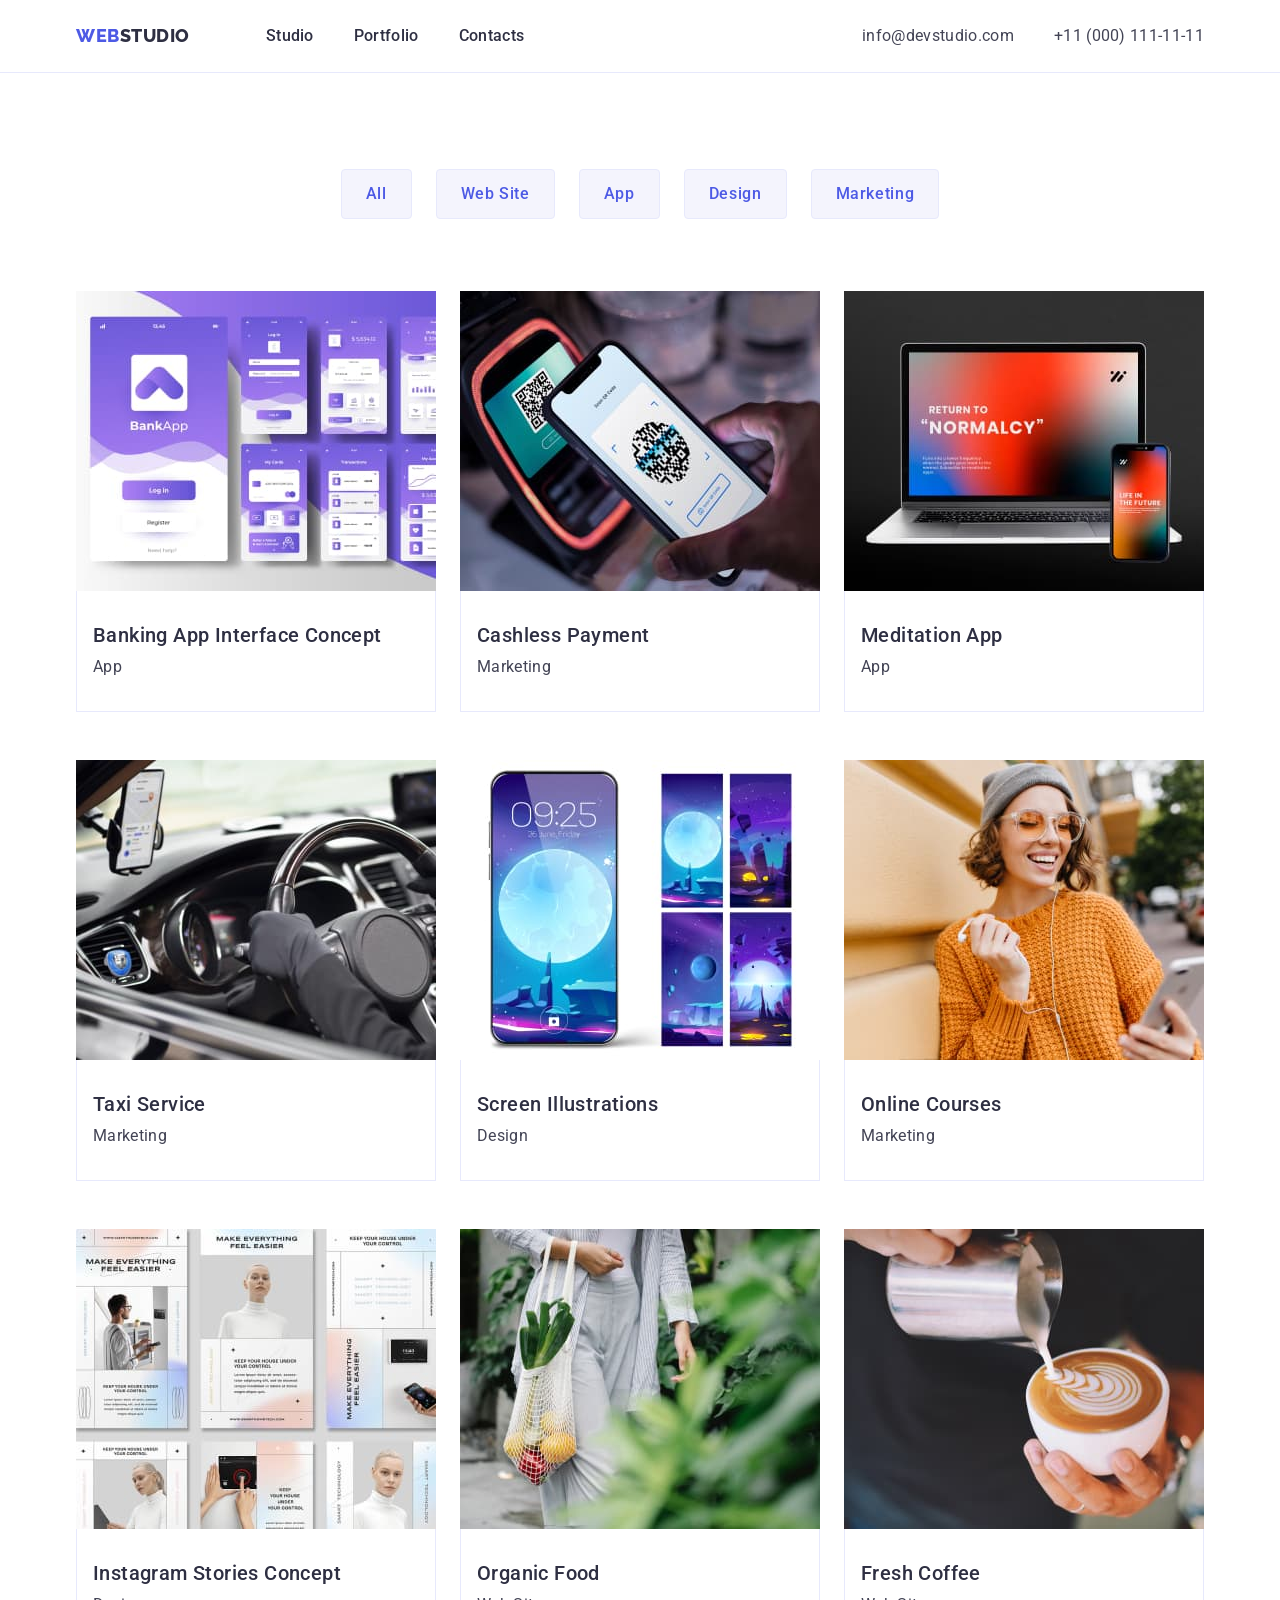
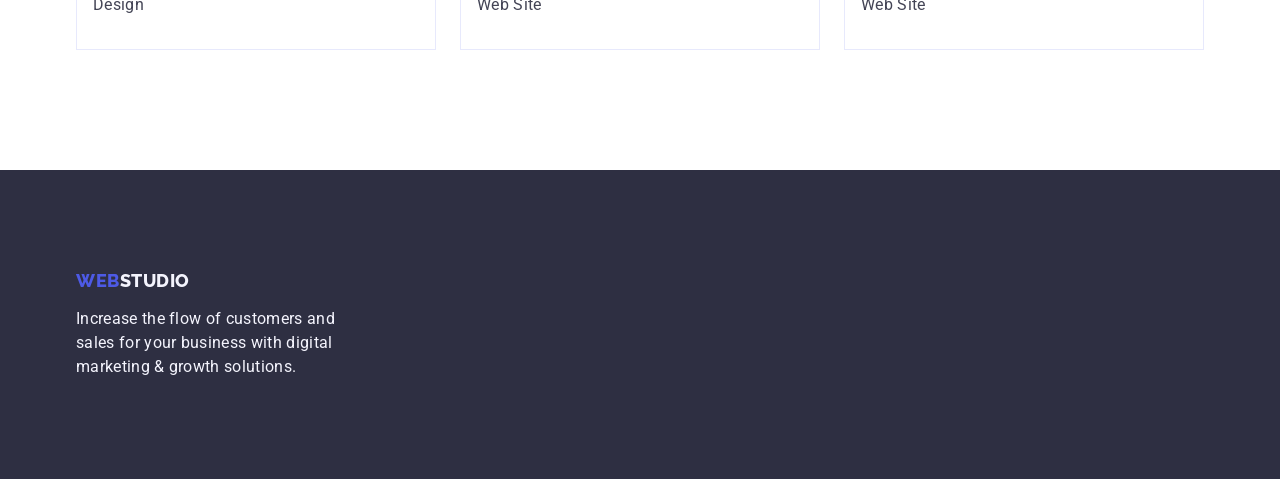
==== portfolio.html @ 59ebef8e "Initial commit" ====
<!DOCTYPE html>
<html lang="en">
  <head>
    <meta charset="UTF-8" />
    <meta name="viewport" content="width=device-width, initial-scale=1.0" />

    <link rel="preconnect" href="https://fonts.googleapis.com" />
    <link rel="preconnect" href="https://fonts.gstatic.com" crossorigin />
    <link
      href="https://fonts.googleapis.com/css2?family=Raleway:wght@800&family=Roboto:wght@400;500;700;900&display=swap"
      rel="stylesheet"
    />
    <link
      rel="stylesheet"
      href="https://cdnjs.cloudflare.com/ajax/libs/modern-normalize/2.0.0/modern-normalize.min.css"
      integrity="sha512-4xo8blKMVCiXpTaLzQSLSw3KFOVPWhm/TRtuPVc4WG6kUgjH6J03IBuG7JZPkcWMxJ5huwaBpOpnwYElP/m6wg=="
      crossorigin="anonymous"
      referrerpolicy="no-referrer"
    />
    <link rel="stylesheet" href="./css/styles.css" type="text/css" />
    <title>WebStudio Portfolio</title>
  </head>
  <body>
    <header class="header">
      <div class="header-div container">
        <nav class="nav">
          <a class="logo-link link" href="./index.html"
            >Web<span class="logo-header">Studio</span></a
          >
          <ul class="list-header link">
            <li>
              <a href="./index.html" class="first-link link">Studio</a>
            </li>
            <li>
              <a href="./portfolio.html" class="first-link link">Portfolio</a>
            </li>
            <li>
              <a href="" class="first-link link">Contacts</a>
            </li>
          </ul>
        </nav>
        <address class="address">
          <ul class="address-list list">
            <li>
              <a href="mailto:info@devstudio.com" class="contact-link link"
                >info@devstudio.com</a
              >
            </li>
            <li>
              <a href="tel:+110001111111" class="contact-link link"
                >+11 (000) 111-11-11</a
              >
            </li>
          </ul>
        </address>
      </div>
    </header>
    <!-- main -->
    <main>
      <section class="section-five">
        <div class="container">
          <h1 class="visually-hidden">Our Products</h1>

          <ul class="list-one-portfolio list">
            <li>
              <button type="button" class="filter-button">All</button>
            </li>
            <li>
              <button type="button" class="filter-button">Web Site</button>
            </li>
            <li>
              <button type="button" class="filter-button">App</button>
            </li>
            <li>
              <button type="button" class="filter-button">Design</button>
            </li>
            <li>
              <button type="button" class="filter-button">Marketing</button>
            </li>
          </ul>

          <ul class="list-two-portfolio list">
            <li class="portfolio-li">
              <a class="link" href="">
                <img
                  src="./images/banking-app-8.jpg"
                  width="360"
                  height="300"
                  alt="an image showing an example of the banking app"
                />
                <div class="portfolio-div">
                  <h2 class="product-header">Banking App Interface Concept</h2>
                  <p class="product-paragraph">App</p>
                </div></a
              >
            </li>
            <li class="portfolio-li">
              <a class="link" href="">
                <img
                  src="./images/cashless-9.jpg"
                  width="360"
                  height="300"
                  alt="an image showing an example of the cashless payment app"
                />
                <div class="portfolio-div">
                  <h2 class="product-header">Cashless Payment</h2>
                  <p class="product-paragraph">Marketing</p>
                </div></a
              >
            </li>
            <li class="portfolio-li">
              <a class="link" href="">
                <img
                  src="./images/meditation-app-10.jpg"
                  width="360"
                  height="300"
                  alt="an image showing an example of the meditation app on a computer and on a smartphone"
                />
                <div class="portfolio-div">
                  <h2 class="product-header">Meditation App</h2>
                  <p class="product-paragraph">App</p>
                </div></a
              >
            </li>
            <li class="portfolio-li">
              <a class="link" href="">
                <img
                  src="./images/taxi-11.jpg"
                  width="360"
                  height="300"
                  alt="an image showing the driver's place in a taxi car with an on app on a smartphone"
                />
                <div class="portfolio-div">
                  <h2 class="product-header">Taxi Service</h2>
                  <p class="product-paragraph">Marketing</p>
                </div></a
              >
            </li>
            <li class="portfolio-li">
              <a class="link" href="">
                <img
                  src="./images/screen-12.jpg"
                  width="360"
                  height="300"
                  alt="an image showing an example of the illustrations on a smartphone"
                />
                <div class="portfolio-div">
                  <h2 class="product-header">Screen Illustrations</h2>
                  <p class="product-paragraph">Design</p>
                </div></a
              >
            </li>
            <li class="portfolio-li">
              <a class="link" href="">
                <img
                  src="./images/online-course-13.jpg"
                  width="360"
                  height="300"
                  alt="an image showing happy young woman during online course on a smartphone"
                />
                <div class="portfolio-div">
                  <h2 class="product-header">Online Courses</h2>
                  <p class="product-paragraph">Marketing</p>
                </div></a
              >
            </li>
            <li class="portfolio-li">
              <a class="link" href="">
                <img
                  src="./images/instagram-14.jpg"
                  width="360"
                  height="300"
                  alt="an image showing several sites of an Instagram Stories"
                />
                <div class="portfolio-div">
                  <h2 class="product-header">Instagram Stories Concept</h2>
                  <p class="product-paragraph">Design</p>
                </div></a
              >
            </li>
            <li class="portfolio-li">
              <a class="link" href="">
                <img
                  src="./images/organic-food-15.jpg"
                  width="360"
                  height="300"
                  alt="an image showing a woman with a bag full of fresh organic vegetables in a green scenery"
                />
                <div class="portfolio-div">
                  <h2 class="product-header">Organic Food</h2>
                  <p class="product-paragraph">Web Site</p>
                </div></a
              >
            </li>
            <li class="portfolio-li">
              <a class="link" href="">
                <img
                  src="./images/fresh-coffee-16.jpg"
                  width="360"
                  height="300"
                  alt="an image showing hand of a barista making a latte"
                />
                <div class="portfolio-div">
                  <h2 class="product-header">Fresh Coffee</h2>
                  <p class="product-paragraph">Web Site</p>
                </div></a
              >
            </li>
          </ul>
        </div>
      </section>
    </main>
    <footer class="footer">
      <div class="container">
        <a class="logo-link link" href="index.html"
          >Web<span class="logo-footer">Studio</span></a
        >

        <p class="footer-paragraph">
          Increase the flow of customers and sales for your business with
          digital marketing & growth solutions.
        </p>
      </div>
    </footer>
  </body>
</html>
---- css/styles.css ----
:root {
  --color-logo: #4d5ae5;
  --color-section1: #2e2f42;
  --color-footer: #f4f4fd;
  --color-paragraph: #434455;
  --color-portfolio: #e7e9fc;
}
body {
  font-family: "Roboto", sans-serif;
  color: #434455;
  background-color: #ffffff;
}
h1,
h2,
h3,
h4,
h5,
h6,
p {
  margin: 0;
}
img {
  display: block;
  max-width: 100%;
  height: auto;
}
button {
  cursor: pointer;
  border: none;
  border-radius: 4px;
}

ul,
ol {
  list-style: none;
  margin: 0;
  padding-left: 0;
}
* {
  margin: 0;
  padding: 0;
}

.container {
  margin: 0 auto;
  padding: 0 15px;
  max-width: 1158px;
}

.link {
  text-decoration: none;
}

.list {
  list-style: none;
  margin: 0;
  padding-left: 0;
}

.list-header {
  display: flex;
  gap: 40px;
}

.list-one-portfolio {
  justify-content: center;
  display: flex;
  gap: 24px;
  margin-bottom: 72px;
}

.list-two-portfolio {
  display: flex;
  flex-wrap: wrap;
  column-gap: 24px;
  row-gap: 48px;
}

.section-two-list {
  gap: 24px;
  display: flex;
}
.section-two-li {
  width: calc((100% - 72px) / 4);
}

.section-three {
  padding-bottom: 120px;
}

.section-three-list {
  gap: 24px;
  display: flex;
}

.section-three-li {
  width: calc((100% - 48px) / 3);
}

.logo-link {
  font-family: "Raleway", sans-serif;
  font-weight: 800;
  font-size: 18px;
  line-height: 1.17;
  letter-spacing: 0.03em;
  text-transform: uppercase;
  color: var(--color-logo);
  margin-right: 76px;
  display: inline-block;
}

.logo-header {
  color: #2e2f42;
}

.first-link:hover {
  color: #404bbf;
}
.first-link:focus {
  color: #404bbf;
}

.first-link {
  font-weight: 500;
  font-size: 16px;
  line-height: 1.5;
  letter-spacing: 0.02em;
  color: #2e2f42;
}

.portfolio-li {
  width: calc((100% - 48px) / 3);
}

.section-four-li {
  background-color: #ffffff;
}

.address {
  font-style: normal;
  margin-left: auto;
  display: flex;
  gap: 40px;
  padding: 24px 0;
}
.address-list {
  display: flex;
  gap: 40px;
}

.heading-three {
  font-size: 36px;
  line-height: 1.11;
  text-align: center;
  letter-spacing: 0.02em;
  text-transform: capitalize;
  color: #2e2f42;
  margin-bottom: 72px;
}

.span {
  color: #2e2f42;
}

.logo-footer {
  color: #f4f4fd;
  display: inline-block;
  margin-bottom: 16px;
}

.footer-paragraph {
  line-height: 1.5;
  color: var(--color-footer);
  letter-spacing: 0.02em;
  max-width: 264px;
}

.contact-link {
  font-size: 16px;
  line-height: 1.5;
  letter-spacing: 0.02em;
  color: #434455;
  text-decoration: none;
}

.contact-link:hover {
  color: #404bbf;
}

.contact-link:focus {
  color: #404bbf;
}

.filter-button :hover .filter-button :focus {
  background-color: var(--color-example);
}

.section-one {
  background-color: var(--color-section1);
  padding: 188px 0;
}

.section-two {
  padding: 120px 0;
}

.section-four {
  background-color: #f4f4fd;
  padding: 120px 0;
}

.section-four-list {
  display: flex;
  gap: 24px;
}

.section-four-li {
  width: calc((100%-72px) / 4);
  border-radius: 0px 0px 4px 4px;
}

.section-five {
  padding-top: 96px;
  padding-bottom: 120px;
}

.heading-one {
  font-size: 56px;
  line-height: 1.07;
  text-align: center;
  letter-spacing: 0.02em;
  color: #ffffff;
  max-width: 496px;
  margin: 0 auto;
}

.heading-two {
  font-weight: 500;
  font-size: 20px;
  line-height: 1.2;
  letter-spacing: 0.02em;
  color: #2e2f42;
  margin-bottom: 8px;
}

.heading-four {
  font-size: 36px;
  line-height: 1.11;
  text-align: center;
  letter-spacing: 0.02em;
  text-transform: capitalize;
  color: #2e2f42;
  margin-bottom: 72px;
}

.heading-five {
  font-weight: 500;
  font-size: 20px;
  line-height: 1.2;
  letter-spacing: 0.02em;
  color: #2e2f42;
  text-align: center;
  margin-bottom: 8px;
}

.product-header {
  font-weight: 500;
  font-size: 20px;
  line-height: 1.2;
  letter-spacing: 0.02em;
  color: var(--color-section1);
  margin-bottom: 8px;
}

.paragraph-one {
  font-size: 16px;
  line-height: 1.5;
  letter-spacing: 0.02em;
}

.paragraph-two {
  font-size: 16px;
  line-height: 1.5;
  letter-spacing: 0.02em;
  text-align: center;
}

.product-paragraph {
  font-size: 16px;
  line-height: 1.5;
  letter-spacing: 0.02em;
  color: var(--color-paragraph);
}

.product-header {
  font-weight: 500;
  font-size: 20px;
  line-height: 1.2;
  letter-spacing: 0.02em;
  color: #2e2f42;
}

.button {
  background-color: #4d5ae5;
  font-family: "Roboto", sans-serif;
  font-weight: 500;
  font-size: 16px;
  line-height: 1.5;
  letter-spacing: 0.04em;
  color: #ffffff;
  cursor: pointer;
  display: block;
  min-width: 169px;
  height: 56px;
  border: none;
  border-radius: 4px;
  margin: 0 auto;
  margin-top: 60px;
}

.button:focus {
  background-color: #404bbf;
}

.button:hover {
  background-color: #404bbf;
}

.filter-button {
  font-family: "Roboto", sans-serif;
  font-weight: 500;
  font-size: 16px;
  line-height: 1.5;
  letter-spacing: 0.04em;
  color: var(--color-logo);
  background-color: var(--color-footer);
  cursor: pointer;
  text-align: center;
  padding: 12px 24px;
  border: 1px solid var(--color-portfolio);
  border-radius: 4px;
}

.filter-button:hover {
  color: #ffffff;
  background-color: #404bbf;
  border: 1px solid transparent;
}

.filter-button:focus {
  background-color: #404bbf;
  border: 1px solid transparent;
}

.footer {
  background-color: #2e2f42;
  color: var(--CLOUD, #f4f4fd);
}
footer {
  padding: 100px 0;
}

.visually-hidden {
  position: absolute;
  width: 1px;
  height: 1px;
  margin: -1px;
  border: 0;
  padding: 0;
  white-space: nowrap;
  clip-path: inset(100%);
  clip: rect(0 0 0 0);
  overflow: hidden;
}

header {
  border-bottom: 1px solid #e7e9fc;
}

.header-div {
  display: flex;
  width: 1158px;
  margin: 0 auto;
  padding: 0 15px;
}

.nav {
  display: flex;
  align-items: center;
}

.portfolio-div {
  padding: 32px 16px;
  border: 1px solid var(--color-portfolio);
  border-top: none;
}

.div-four {
  padding: 32px 0px;
  background-color: #ffffff;
  border-radius: 0px 0px 4px 4px;
  gap: 32px;
}
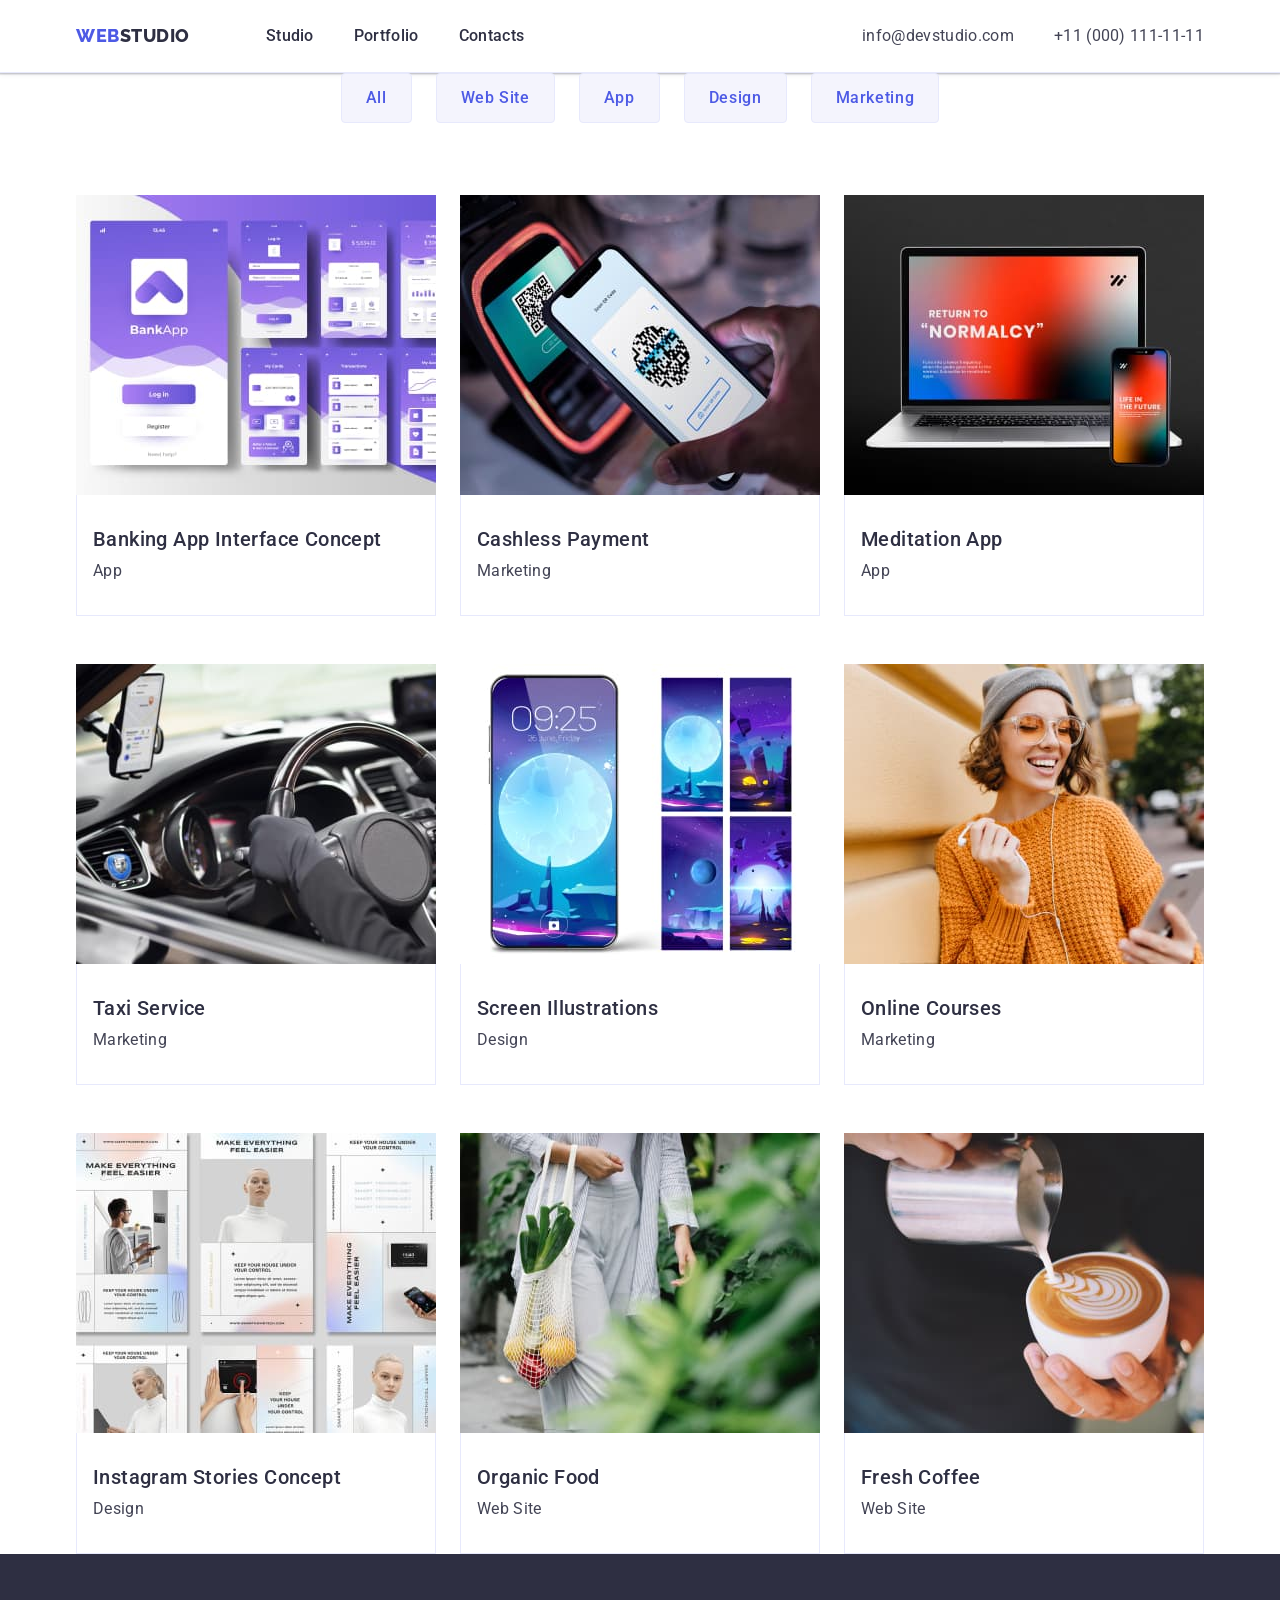
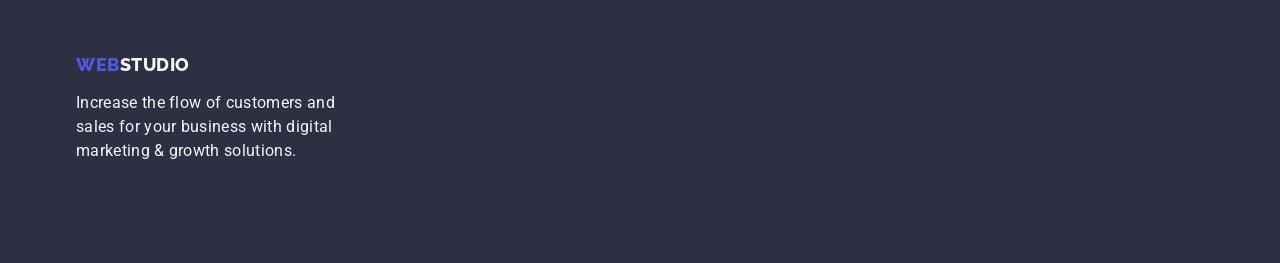
==== commit f6197bda: "section five change to six" ====
--- a/portfolio.html
+++ b/portfolio.html
@@ -55,9 +55,9 @@
         </address>
       </div>
     </header>
-    <!-- main -->
+
     <main>
-      <section class="section-five">
+      <section class="section-six">
         <div class="container">
           <h1 class="visually-hidden">Our Products</h1>
 
--- a/css/styles.css
+++ b/css/styles.css
@@ -45,6 +45,15 @@
   margin: 0 auto;
   padding: 0 15px;
   max-width: 1158px;
+}
+.section-two-icons-container {
+  display: flex;
+  align-items: center;
+  justify-content: center;
+  height: 112px;
+  background-color: #f4f4fd;
+  border-radius: 4px;
+  margin-bottom: 8px;
 }
 
 .link {
@@ -130,10 +139,49 @@
 
 .portfolio-li {
   width: calc((100% - 48px) / 3);
+  display: block;
+}
+
+.portfolio-li:hover {
+  box-shadow: 0px 1px 6px rgba(46, 47, 66, 0.08),
+    0px 1px 1px rgba(46, 47, 66, 0.16), 0px 2px 1px rgba(46, 47, 66, 0.08);
+}
+
+.portfolio-li:focus {
+  box-shadow: 0px 1px 6px rgba(46, 47, 66, 0.08),
+    0px 1px 1px rgba(46, 47, 66, 0.16), 0px 2px 1px rgba(46, 47, 66, 0.08);
 }
 
 .section-four-li {
   background-color: #ffffff;
+}
+.section-four-icons-list {
+  display: flex;
+  justify-content: center;
+  gap: 24px;
+}
+.section-four-icons-li {
+  width: 40px;
+  height: 40px;
+  background-color: ;
+}
+.link-icon {
+  width: 100%;
+  height: 100%;
+  background-color: #4d5ae5;
+  border-radius: 50%;
+  display: flex;
+  align-items: center;
+  justify-content: center;
+}
+.link-icon:hover {
+  background-color: #404bbf;
+}
+.link-icon:focus {
+  background-color: #404bbf;
+}
+.icon-li {
+  fill: #f4f4fd;
 }
 
 .address {
@@ -198,6 +246,16 @@
 .section-one {
   background-color: var(--color-section1);
   padding: 188px 0;
+  background-image: linear-gradient(
+      rgba(46, 47, 66, 0.7),
+      rgba(46, 47, 66, 0.7)
+    ),
+    url(../images/people-office.jpg);
+  max-width: 1440px;
+  background-repeat: no-repeat;
+  background-position: center;
+  background-size: cover;
+  margin: 0 auto;
 }
 
 .section-two {
@@ -217,6 +275,8 @@
 .section-four-li {
   width: calc((100%-72px) / 4);
   border-radius: 0px 0px 4px 4px;
+  box-shadow: 0px 1px 6px rgba(46, 47, 66, 0.08),
+    0px 1px 1px rgba(46, 47, 66, 0.16), 0px 2px 1px rgba(46, 47, 66, 0.08);
 }
 
 .section-five {
@@ -345,11 +405,15 @@
   color: #ffffff;
   background-color: #404bbf;
   border: 1px solid transparent;
+  box-shadow: 0px 3px 1px rgba(0, 0, 0, 0.1), 0px 2px 1px rgba(0, 0, 0, 0.08),
+    0px 2px 2px rgba(0, 0, 0, 0.12);
 }
 
 .filter-button:focus {
   background-color: #404bbf;
   border: 1px solid transparent;
+  box-shadow: 0px 3px 1px rgba(0, 0, 0, 0.1), 0px 2px 1px rgba(0, 0, 0, 0.08),
+    0px 2px 2px rgba(0, 0, 0, 0.12);
 }
 
 .footer {
@@ -374,7 +438,10 @@
 }
 
 header {
-  border-bottom: 1px solid #e7e9fc;
+  border-bottom: 1px solid var(--CORNFLOWER, #e7e9fc);
+  background: var(--WHITE, #fff);
+  box-shadow: 0px 1px 6px rgba(46, 47, 66, 0.08),
+    0px 1px 1px rgba(46, 47, 66, 0.16), 0px 2px 1px rgba(46, 47, 66, 0.08);
 }
 
 .header-div {
@@ -401,3 +468,48 @@
   border-radius: 0px 0px 4px 4px;
   gap: 32px;
 }
+.section-two-icons {
+  width: 64px;
+  height: 64px;
+  flex-shrink: 0;
+}
+.div-footer-one {
+  display: flex;
+  align-items: baseline;
+  gap: 120px;
+}
+.footer-paragraph-one {
+  font-weight: 500;
+  font-size: 16px;
+  line-height: 1.5;
+  letter-spacing: 0.02em;
+  color: var(--color-footer-div);
+  margin-bottom: 16px;
+}
+
+.footer-icons-list {
+  display: flex;
+  gap: 16px;
+}
+.footer-icons-li {
+  height: 40px;
+  width: 40px;
+}
+.footer-link-icon {
+  width: 100%;
+  height: 100%;
+  background-color: var(--color-logo);
+  border-radius: 50%;
+  display: flex;
+  align-items: center;
+  justify-content: center;
+}
+.footer-link-icon:hover {
+  background-color: #31d0aa;
+}
+.footer-link-icon:focus {
+  background-color: #31d0aa;
+}
+.footer-icon-li {
+  fill: var(--color-footer);
+}
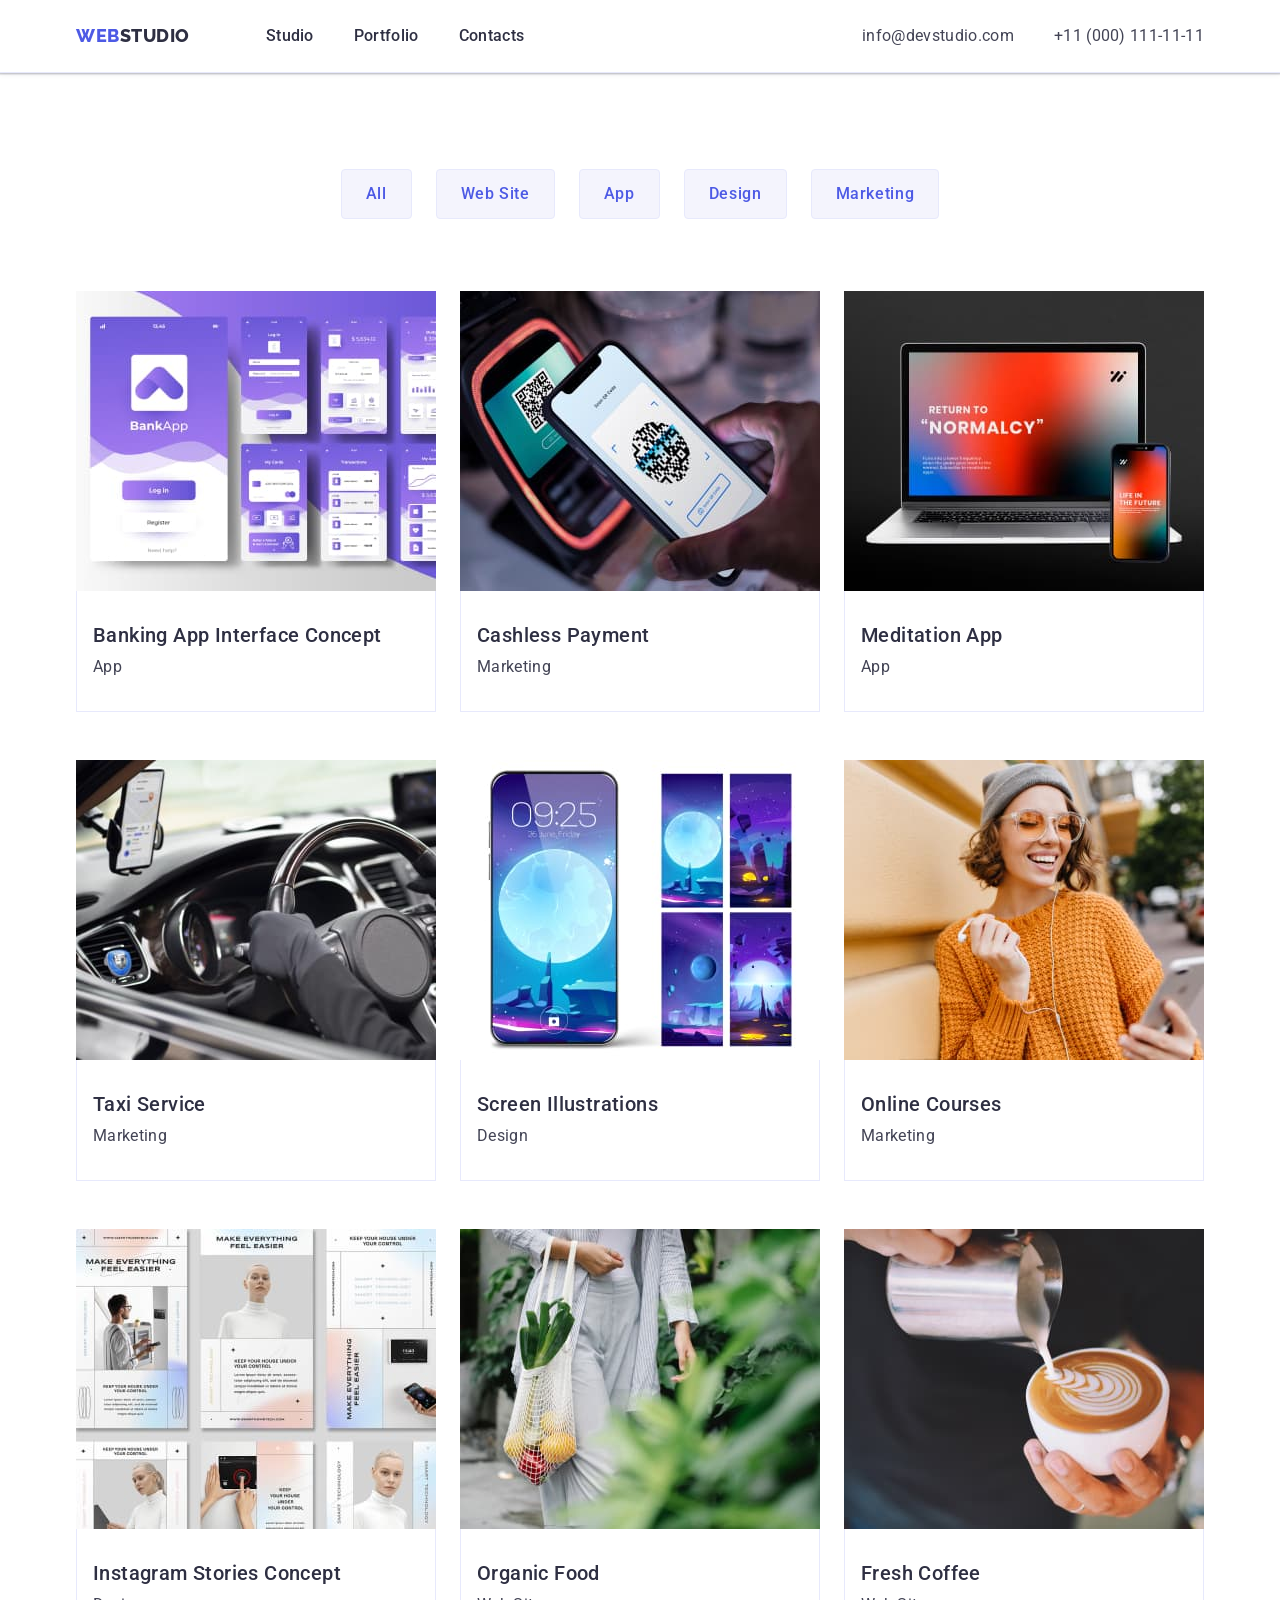
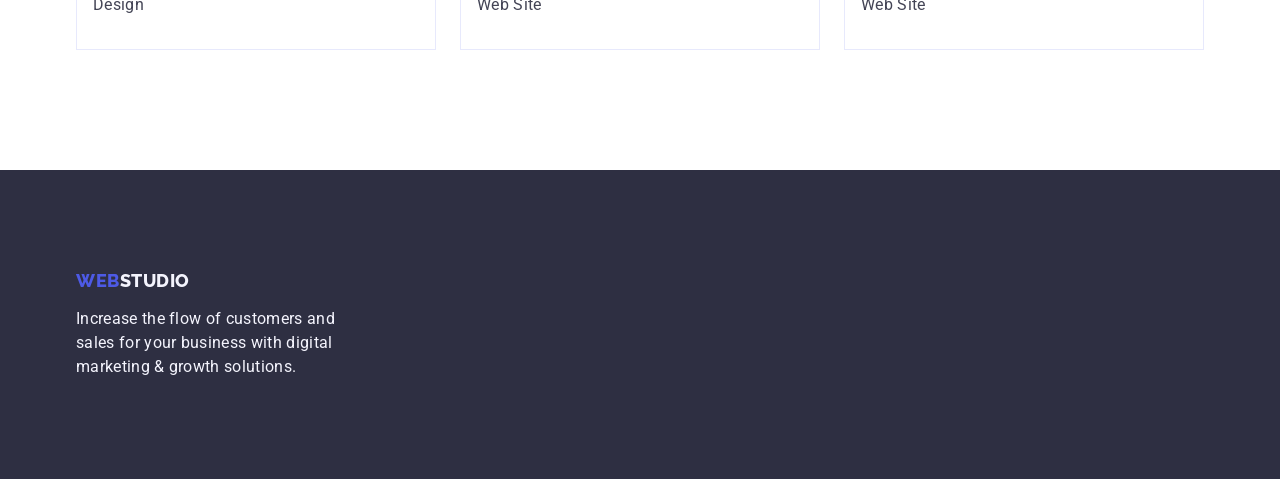
==== commit 39433d40: "edit portfolio link" ====
--- a/portfolio.html
+++ b/portfolio.html
@@ -81,7 +81,7 @@
 
           <ul class="list-two-portfolio list">
             <li class="portfolio-li">
-              <a class="link" href="">
+              <a class="link portfolio-link" href="">
                 <img
                   src="./images/banking-app-8.jpg"
                   width="360"
@@ -95,7 +95,7 @@
               >
             </li>
             <li class="portfolio-li">
-              <a class="link" href="">
+              <a class="link portfolio-link" href="">
                 <img
                   src="./images/cashless-9.jpg"
                   width="360"
@@ -109,7 +109,7 @@
               >
             </li>
             <li class="portfolio-li">
-              <a class="link" href="">
+              <a class="link portfolio-link" href="">
                 <img
                   src="./images/meditation-app-10.jpg"
                   width="360"
@@ -123,7 +123,7 @@
               >
             </li>
             <li class="portfolio-li">
-              <a class="link" href="">
+              <a class="link portfolio-link" href="">
                 <img
                   src="./images/taxi-11.jpg"
                   width="360"
@@ -137,7 +137,7 @@
               >
             </li>
             <li class="portfolio-li">
-              <a class="link" href="">
+              <a class="link portfolio-link" href="">
                 <img
                   src="./images/screen-12.jpg"
                   width="360"
@@ -151,7 +151,7 @@
               >
             </li>
             <li class="portfolio-li">
-              <a class="link" href="">
+              <a class="link portfolio-link" href="">
                 <img
                   src="./images/online-course-13.jpg"
                   width="360"
@@ -165,7 +165,7 @@
               >
             </li>
             <li class="portfolio-li">
-              <a class="link" href="">
+              <a class="link portfolio-link" href="">
                 <img
                   src="./images/instagram-14.jpg"
                   width="360"
@@ -179,7 +179,7 @@
               >
             </li>
             <li class="portfolio-li">
-              <a class="link" href="">
+              <a class="link portfolio-link" href="">
                 <img
                   src="./images/organic-food-15.jpg"
                   width="360"
@@ -193,7 +193,7 @@
               >
             </li>
             <li class="portfolio-li">
-              <a class="link" href="">
+              <a class="link portfolio-link" href="">
                 <img
                   src="./images/fresh-coffee-16.jpg"
                   width="360"
--- a/css/styles.css
+++ b/css/styles.css
@@ -4,6 +4,7 @@
   --color-footer: #f4f4fd;
   --color-paragraph: #434455;
   --color-portfolio: #e7e9fc;
+  --color-footer-div: #ffffff;
 }
 body {
   font-family: "Roboto", sans-serif;
@@ -151,7 +152,17 @@
   box-shadow: 0px 1px 6px rgba(46, 47, 66, 0.08),
     0px 1px 1px rgba(46, 47, 66, 0.16), 0px 2px 1px rgba(46, 47, 66, 0.08);
 }
-
+.portfolio-link {
+  display: block;
+}
+.portfolio-link:focus {
+  box-shadow: 0px 1px 6px rgba(46, 47, 66, 0.08),
+    0px 1px 1px rgba(46, 47, 66, 0.16), 0px 2px 1px rgba(46, 47, 66, 0.08);
+}
+.portfolio-link:hover {
+  box-shadow: 0px 1px 6px rgba(46, 47, 66, 0.08),
+    0px 1px 1px rgba(46, 47, 66, 0.16), 0px 2px 1px rgba(46, 47, 66, 0.08);
+}
 .section-four-li {
   background-color: #ffffff;
 }
@@ -280,6 +291,48 @@
 }
 
 .section-five {
+  padding-top: 120px;
+  padding-bottom: 120px;
+}
+.heading-five {
+  font-size: 36px;
+  line-height: 1.11;
+  color: var(--color-section1);
+  margin-bottom: 72px;
+  text-align: center;
+}
+.section-five-ul {
+  display: flex;
+  gap: 24px;
+}
+.section-five-li {
+  width: calc((100% - 120px) / 6);
+  height: 88px;
+}
+
+.section-five-link {
+  width: 100%;
+  height: 100%;
+  border: 1px solid #8e8f99;
+  border-radius: 4px;
+  display: flex;
+  align-items: center;
+  justify-content: center;
+  color: v#8e8f99;
+}
+.section-five-link:hover {
+  border-color: #404bbf;
+  color: #404bbf;
+}
+.section-five-link:focus {
+  border-color: #404bbf;
+  color: #404bbf;
+}
+
+.section-five-logo {
+  fill: currentColor;
+}
+.section-six {
   padding-top: 96px;
   padding-bottom: 120px;
 }
@@ -314,6 +367,15 @@
 }
 
 .heading-five {
+  font-weight: 500;
+  font-size: 20px;
+  line-height: 1.2;
+  letter-spacing: 0.02em;
+  color: #2e2f42;
+  text-align: center;
+  margin-bottom: 8px;
+}
+.heading-six {
   font-weight: 500;
   font-size: 20px;
   line-height: 1.2;
@@ -473,6 +535,7 @@
   height: 64px;
   flex-shrink: 0;
 }
+
 .div-footer-one {
   display: flex;
   align-items: baseline;
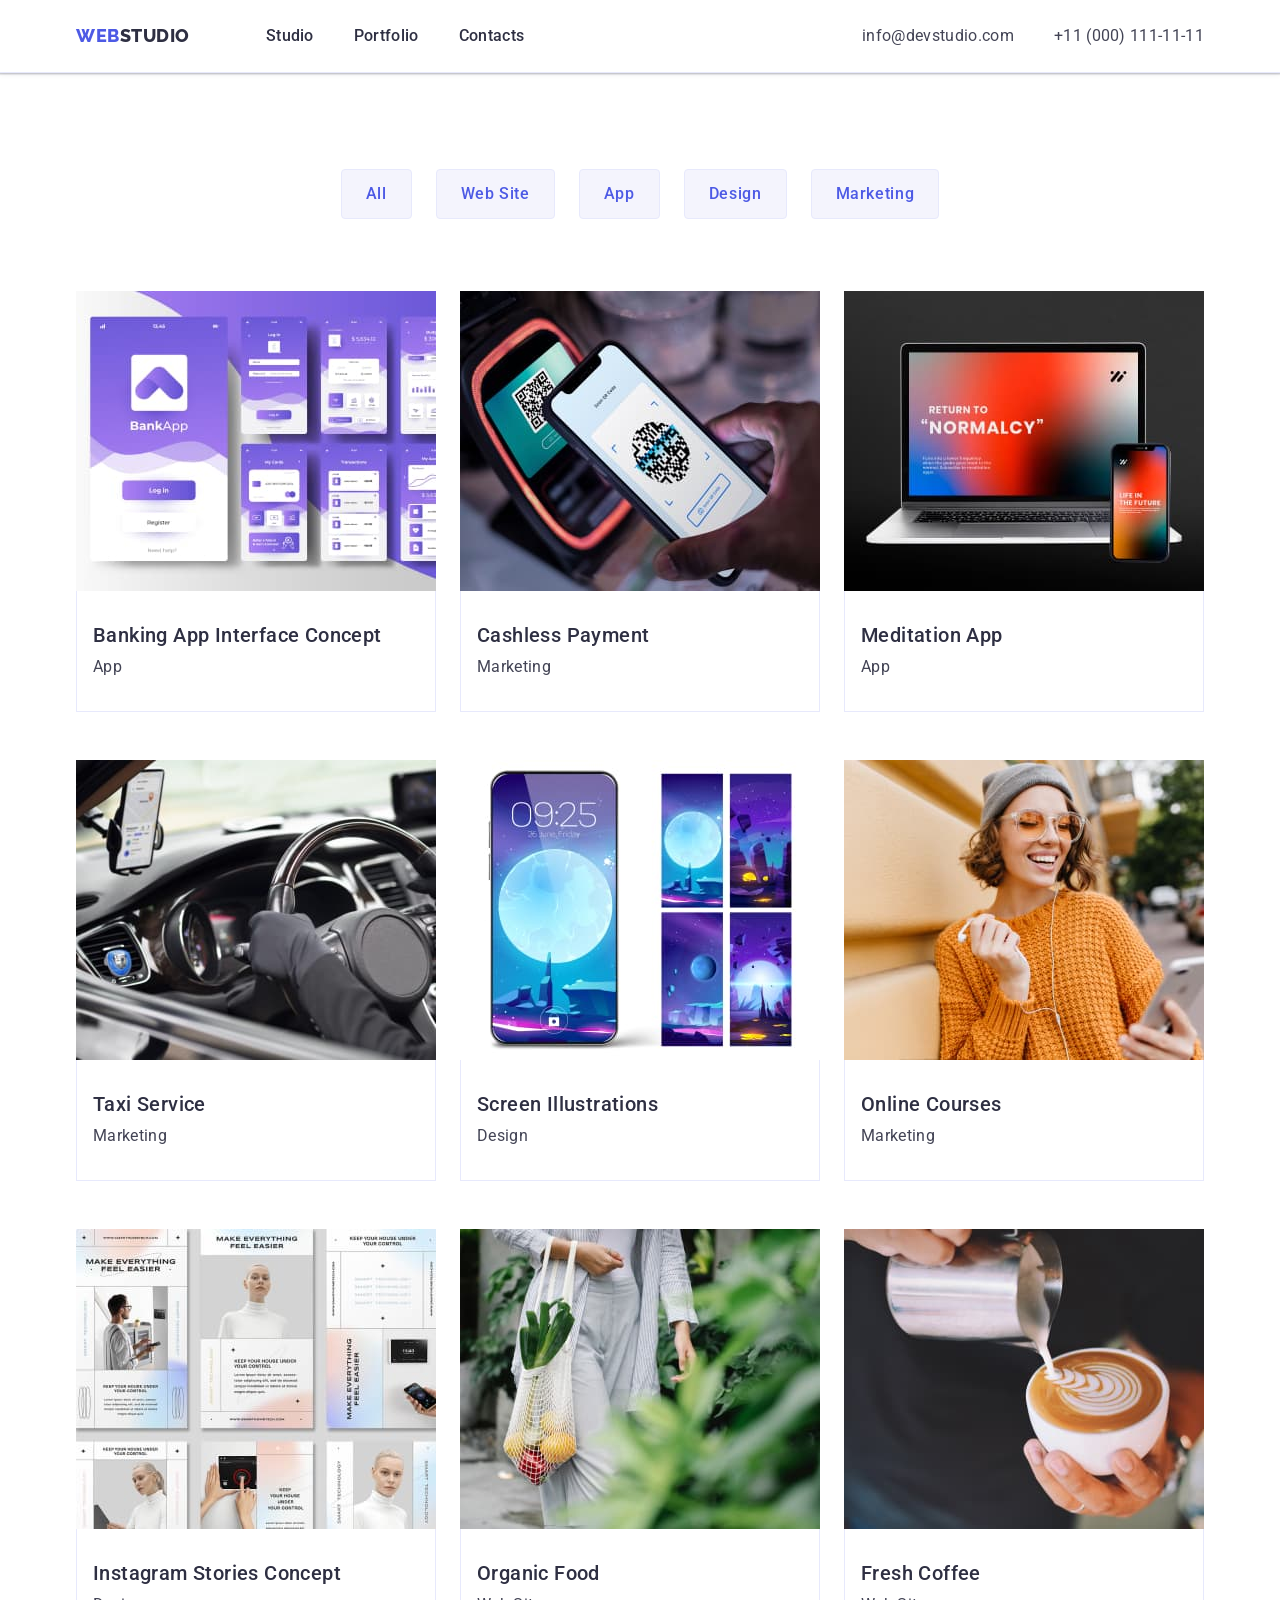
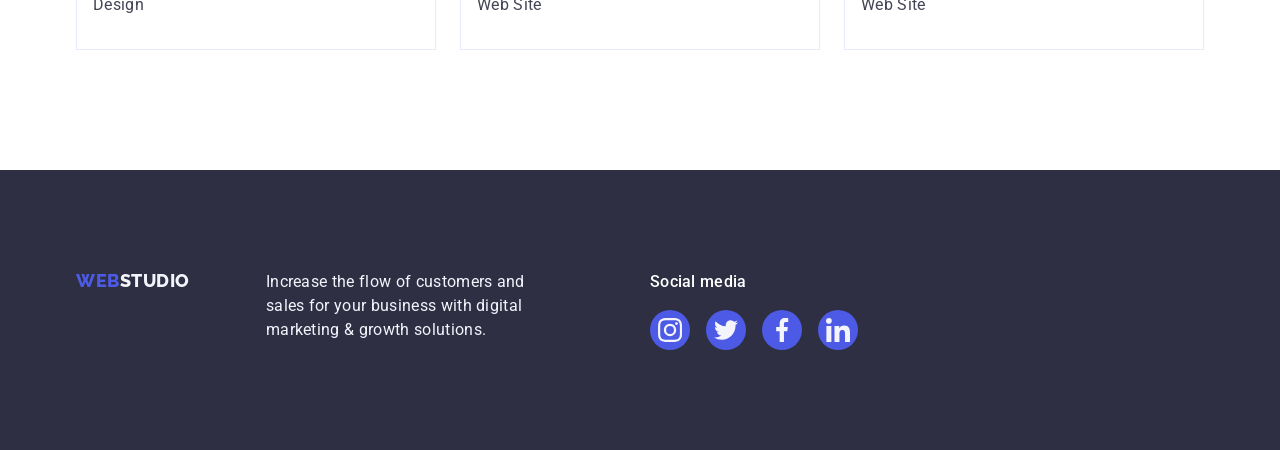
==== commit 9e4bb4af: "Update portfolio.html" ====
--- a/portfolio.html
+++ b/portfolio.html
@@ -211,15 +211,49 @@
       </section>
     </main>
     <footer class="footer">
-      <div class="container">
-        <a class="logo-link link" href="index.html"
-          >Web<span class="logo-footer">Studio</span></a
-        >
-
-        <p class="footer-paragraph">
-          Increase the flow of customers and sales for your business with
-          digital marketing & growth solutions.
-        </p>
+      <div class="container footer-main">
+        <div class="div-footer-one">
+          <a class="logo-link link" href="index.html"
+            >Web<span class="logo-footer">Studio</span></a
+          >
+          <p class="footer-paragraph">
+            Increase the flow of customers and sales for your business with
+            digital marketing & growth solutions.
+          </p>
+        </div>
+        <div class="social-media-container">
+          <p class="footer-paragraph-one">Social media</p>
+          <ul class="footer-icons-list">
+            <li class="footer-icons-li">
+              <a href="" class="footer-link-icon">
+                <svg width="24" height="24" class="footer-icon-li">
+                  <use href="./images/icons.svg#icon-instagram"></use>
+                </svg>
+              </a>
+            </li>
+            <li class="footer-icons-li">
+              <a href="" class="footer-link-icon">
+                <svg width="24" height="24" class="footer-icon-li">
+                  <use href="./images/icons.svg#icon-twitter"></use>
+                </svg>
+              </a>
+            </li>
+            <li class="footer-icons-li">
+              <a href="" class="footer-link-icon">
+                <svg width="24" height="24" class="footer-icon-li">
+                  <use href="./images/icons.svg#icon-facebook"></use>
+                </svg>
+              </a>
+            </li>
+            <li class="footer-icons-li">
+              <a href="" class="footer-link-icon">
+                <svg width="24" height="24" class="footer-icon-li">
+                  <use href="./images/icons.svg#icon-linkedin"></use>
+                </svg>
+              </a>
+            </li>
+          </ul>
+        </div>
       </div>
     </footer>
   </body>
--- a/css/styles.css
+++ b/css/styles.css
@@ -294,6 +294,7 @@
   padding-top: 120px;
   padding-bottom: 120px;
 }
+
 .heading-five {
   font-size: 36px;
   line-height: 1.11;
@@ -301,6 +302,7 @@
   margin-bottom: 72px;
   text-align: center;
 }
+
 .section-five-ul {
   display: flex;
   gap: 24px;
@@ -484,6 +486,10 @@
 }
 footer {
   padding: 100px 0;
+}
+.footer-main {
+  display: flex;
+  align-items: baseline;
 }
 
 .visually-hidden {
@@ -539,7 +545,7 @@
 .div-footer-one {
   display: flex;
   align-items: baseline;
-  gap: 120px;
+  margin-right: 120px;
 }
 .footer-paragraph-one {
   font-weight: 500;
